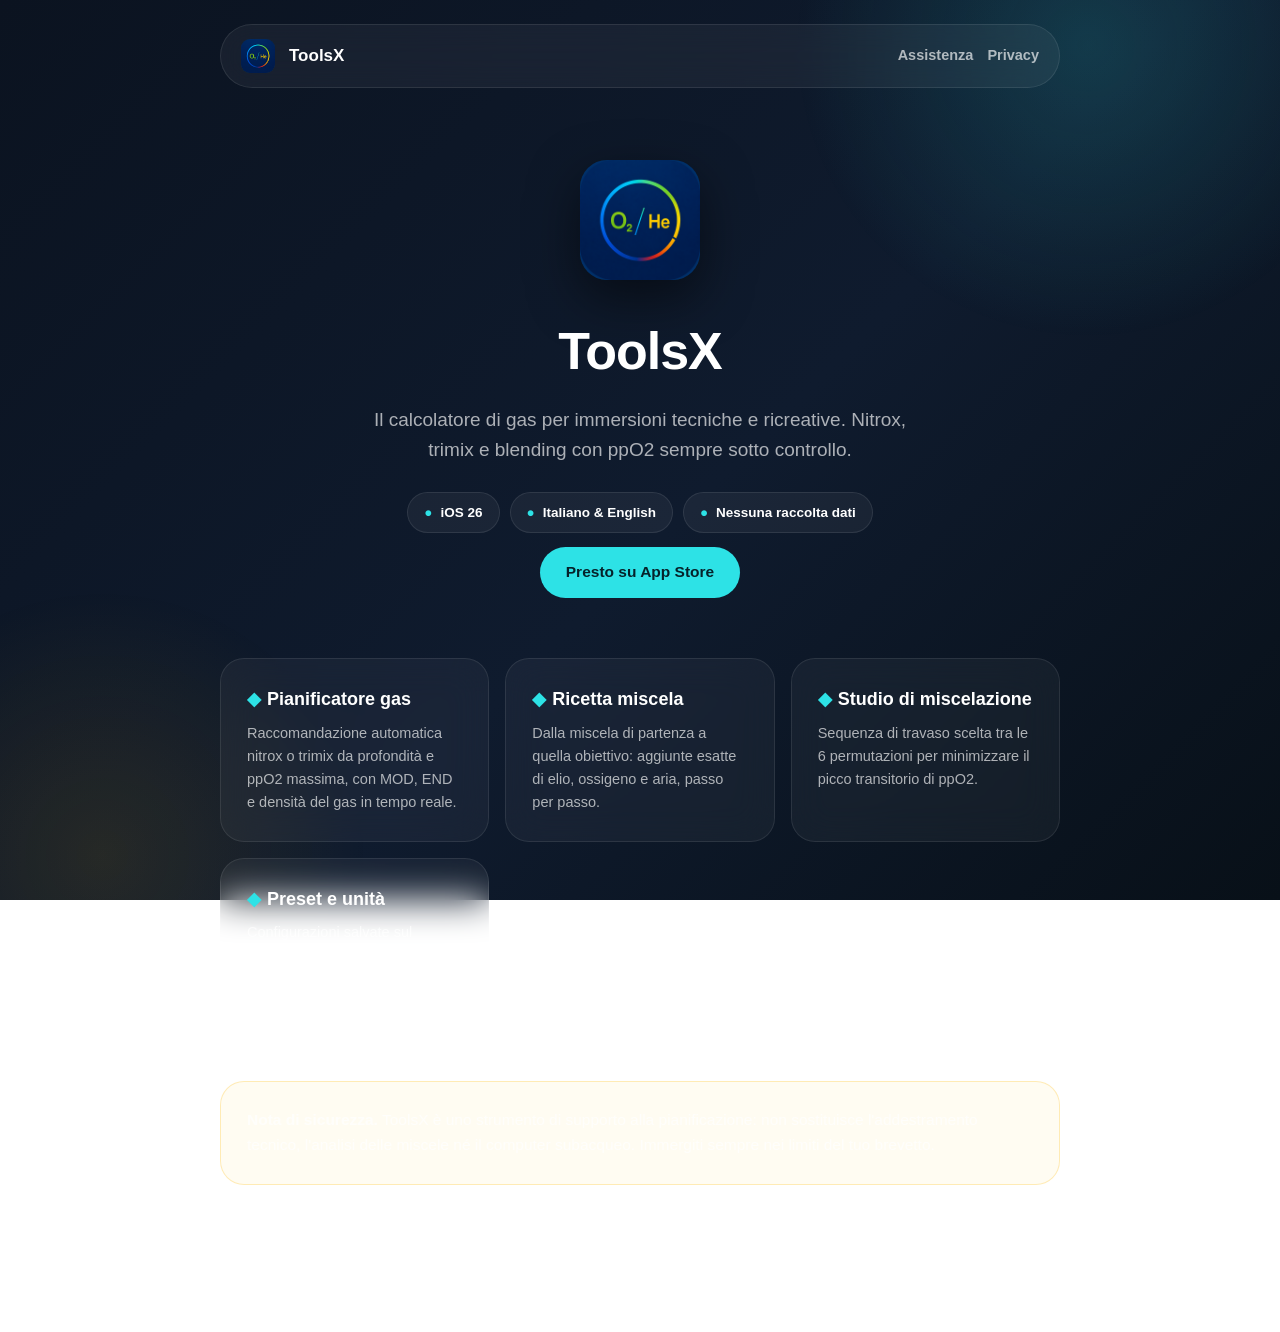
==== index.html @ 5ebac349 "feat(site): landing, assistenza e privacy policy per ToolsX Co-Authored-By: Claude Fable 5 <noreply@" ====
<!DOCTYPE html>
<html lang="it">
<head>
  <meta charset="UTF-8">
  <meta name="viewport" content="width=device-width, initial-scale=1.0">
  <title>ToolsX — Calcolatore gas per immersioni nitrox e trimix</title>
  <meta name="description" content="ToolsX per iOS: pianificatore gas nitrox e trimix con MOD, END, densità, ricette di miscelazione e preset. Per subacquei tecnici e ricreativi.">
  <link rel="icon" type="image/png" href="favicon.png">
  <link rel="apple-touch-icon" href="apple-touch-icon.png">
  <link rel="stylesheet" href="style.css">
</head>
<body>
  <div class="wrap">
    <nav>
      <img src="icon.png" alt="ToolsX">
      <a class="brand" href="index.html">ToolsX</a>
      <a href="assistenza.html">Assistenza</a>
      <a href="privacy.html">Privacy</a>
    </nav>

    <div class="hero">
      <img class="appicon" src="icon.png" alt="Icona ToolsX">
      <h1>ToolsX</h1>
      <p class="tagline">Il calcolatore di gas per immersioni tecniche e ricreative.
        Nitrox, trimix e blending con ppO2 sempre sotto controllo.</p>
      <div class="badge-row">
        <span class="pill"><span class="dot">●</span> iOS 26</span>
        <span class="pill"><span class="dot">●</span> Italiano &amp; English</span>
        <span class="pill"><span class="dot">●</span> Nessuna raccolta dati</span>
      </div>
      <a class="btn" href="#" aria-disabled="true">Presto su App Store</a>
    </div>

    <div class="cards">
      <div class="card">
        <h3><span class="ic">◆</span>Pianificatore gas</h3>
        <p>Raccomandazione automatica nitrox o trimix da profondità e ppO2 massima, con MOD, END e densità del gas in tempo reale.</p>
      </div>
      <div class="card">
        <h3><span class="ic">◆</span>Ricetta miscela</h3>
        <p>Dalla miscela di partenza a quella obiettivo: aggiunte esatte di elio, ossigeno e aria, passo per passo.</p>
      </div>
      <div class="card">
        <h3><span class="ic">◆</span>Studio di miscelazione</h3>
        <p>Sequenza di travaso scelta tra le 6 permutazioni per minimizzare il picco transitorio di ppO2.</p>
      </div>
      <div class="card">
        <h3><span class="ic">◆</span>Preset e unità</h3>
        <p>Configurazioni salvate sul dispositivo, unità metriche o imperiali con conversione automatica.</p>
      </div>
    </div>

    <div class="panel disclaimer">
      <p><strong>Nota di sicurezza.</strong> ToolsX è uno strumento di supporto alla pianificazione:
        non sostituisce l'addestramento tecnico, l'analisi delle miscele né il computer subacqueo.
        Immergiti sempre nei limiti del tuo brevetto.</p>
    </div>

    <footer>
      <p>© 2026 Matteo Garzulano. Tutti i diritti riservati.</p>
      <p><a href="assistenza.html">Assistenza</a> · <a href="privacy.html">Privacy Policy</a></p>
    </footer>
  </div>
</body>
</html>
---- style.css ----
:root {
  --base: #0b1320;
  --base-mid: #0f1b2e;
  --base-deep: #081018;
  --accent: #2de2e6;
  --warm: #ffb703;
  --text: #e4ebf6;
  --muted: rgba(255, 255, 255, 0.66);
}

* { margin: 0; padding: 0; box-sizing: border-box; }

body {
  font-family: -apple-system, BlinkMacSystemFont, "SF Pro Text", "Segoe UI", Roboto, sans-serif;
  color: var(--text);
  background: linear-gradient(135deg, var(--base) 0%, var(--base-mid) 55%, var(--base-deep) 100%) fixed;
  min-height: 100vh;
  line-height: 1.6;
}

body::before {
  content: "";
  position: fixed;
  inset: 0;
  background:
    radial-gradient(420px circle at 85% 5%, rgba(45, 226, 230, 0.16), transparent 70%),
    radial-gradient(380px circle at 8% 95%, rgba(255, 183, 3, 0.10), transparent 70%);
  pointer-events: none;
  z-index: 0;
}

.wrap {
  position: relative;
  z-index: 1;
  max-width: 880px;
  margin: 0 auto;
  padding: 24px 20px 48px;
}

nav {
  display: flex;
  align-items: center;
  gap: 14px;
  padding: 14px 20px;
  border-radius: 999px;
  background: rgba(255, 255, 255, 0.05);
  border: 1px solid rgba(255, 255, 255, 0.09);
  backdrop-filter: blur(18px);
  -webkit-backdrop-filter: blur(18px);
  margin-bottom: 36px;
}

nav img { width: 34px; height: 34px; border-radius: 9px; }
nav .brand { font-weight: 800; color: #fff; font-size: 17px; margin-right: auto; text-decoration: none; }
nav a { color: var(--muted); text-decoration: none; font-size: 14.5px; font-weight: 600; }
nav a:hover, nav a.active { color: var(--accent); }

.hero { text-align: center; padding: 36px 0 20px; }
.hero img.appicon {
  width: 120px; height: 120px; border-radius: 27px;
  box-shadow: 0 18px 50px rgba(0, 0, 0, 0.5);
  margin-bottom: 22px;
}
h1 {
  font-size: clamp(34px, 6vw, 52px);
  font-weight: 850;
  letter-spacing: -1px;
  color: #fff;
  margin-bottom: 12px;
}
.tagline { font-size: 19px; color: var(--muted); max-width: 560px; margin: 0 auto 26px; }

.badge-row { display: flex; gap: 10px; justify-content: center; flex-wrap: wrap; margin-bottom: 8px; }
.pill {
  display: inline-flex; align-items: center; gap: 8px;
  padding: 9px 16px; border-radius: 999px;
  background: rgba(255, 255, 255, 0.05);
  border: 1px solid rgba(255, 255, 255, 0.09);
  font-size: 13.5px; font-weight: 600; color: #fff;
}
.pill .dot { color: var(--accent); }

.cards { display: grid; grid-template-columns: repeat(auto-fit, minmax(240px, 1fr)); gap: 16px; margin: 40px 0; }

.card, .panel {
  background: rgba(255, 255, 255, 0.045);
  border: 1px solid rgba(255, 255, 255, 0.09);
  border-radius: 24px;
  padding: 26px;
  backdrop-filter: blur(18px);
  -webkit-backdrop-filter: blur(18px);
}

.card h3 { color: #fff; font-size: 18px; margin-bottom: 8px; }
.card h3 .ic { color: var(--accent); margin-right: 6px; }
.card p { font-size: 14.5px; color: var(--muted); }

.panel { margin-bottom: 20px; }
.panel h2 { color: #fff; font-size: 24px; margin-bottom: 14px; letter-spacing: -0.4px; }
.panel h3 { color: #fff; font-size: 17px; margin: 22px 0 8px; }
.panel p, .panel li { color: var(--muted); font-size: 15.5px; }
.panel ul { padding-left: 22px; margin: 8px 0; }
.panel a { color: var(--accent); text-decoration: none; }
.panel a:hover { text-decoration: underline; }
.panel .date { font-size: 13px; color: rgba(255, 255, 255, 0.45); margin-bottom: 18px; }

.btn {
  display: inline-block;
  padding: 13px 26px;
  border-radius: 999px;
  background: var(--accent);
  color: #06222a;
  font-weight: 750;
  font-size: 15.5px;
  text-decoration: none;
  margin-top: 6px;
}
.btn:hover { filter: brightness(1.1); }
.btn.ghost { background: rgba(255, 255, 255, 0.07); color: #fff; border: 1px solid rgba(255, 255, 255, 0.14); }

footer {
  text-align: center;
  padding: 28px 0 8px;
  font-size: 13.5px;
  color: rgba(255, 255, 255, 0.45);
}
footer a { color: rgba(255, 255, 255, 0.6); text-decoration: none; }
footer a:hover { color: var(--accent); }

.disclaimer {
  border-color: rgba(255, 183, 3, 0.25);
  background: rgba(255, 183, 3, 0.05);
}
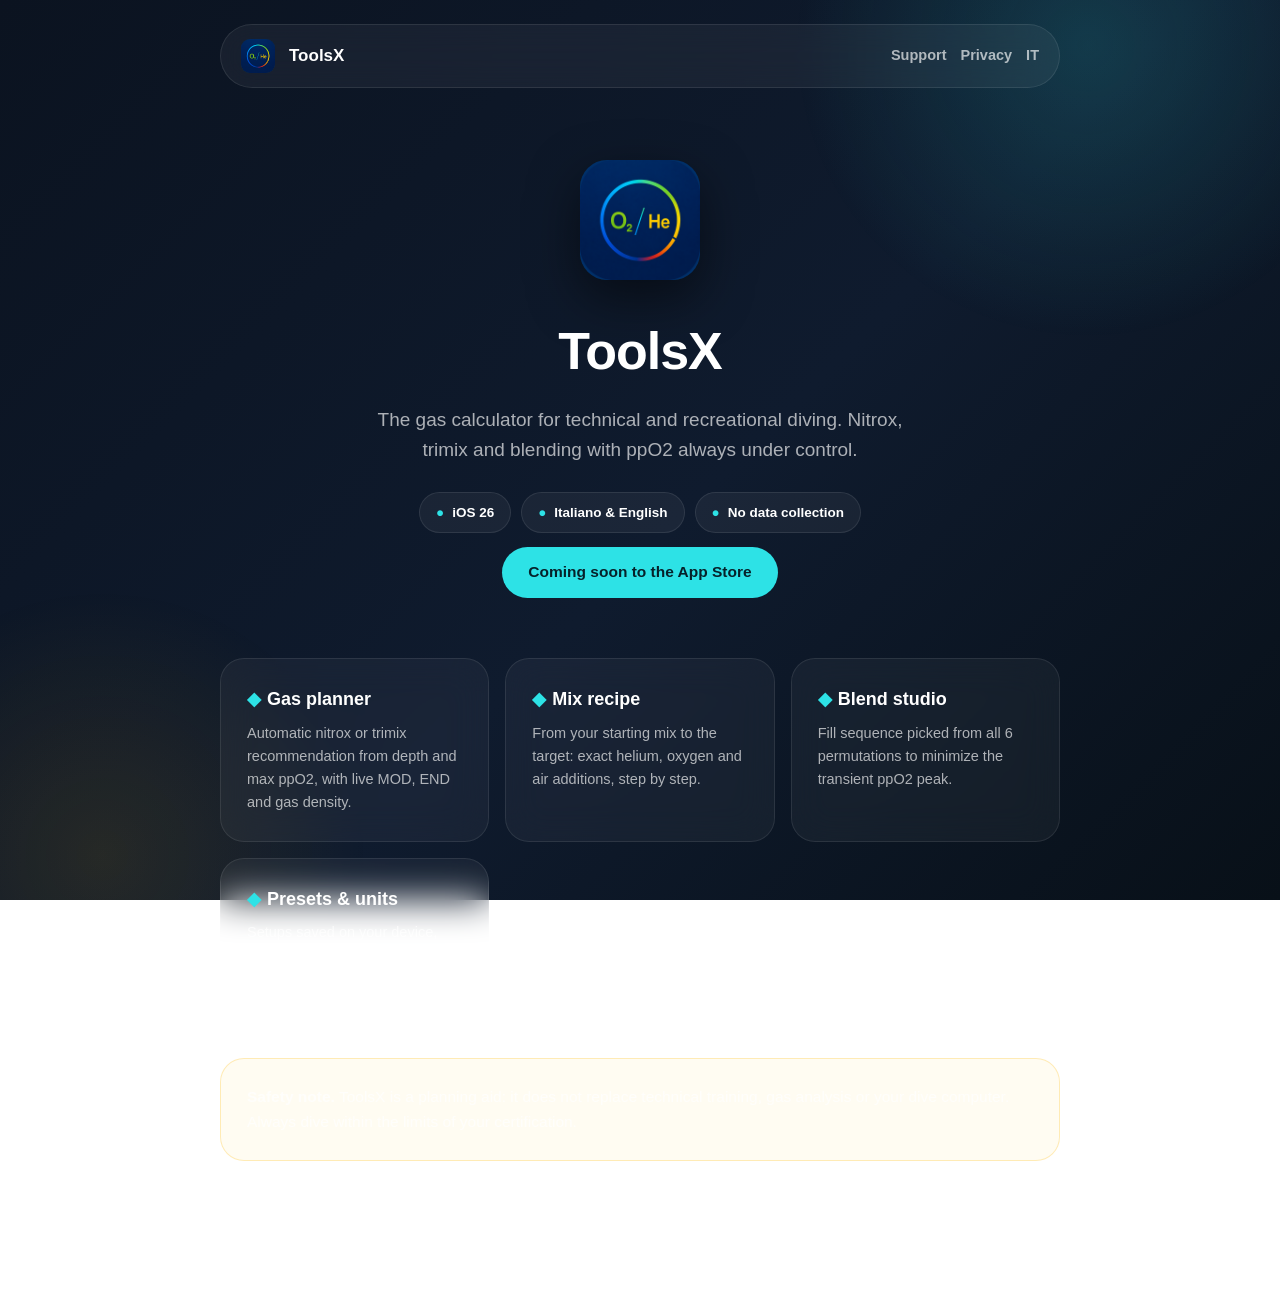
==== commit fefbd5ee: "feat(site): i18n it/en e assistenza via github issues e discussions Co-Authored-By: Claude Fable 5 <" ====
--- a/index.html
+++ b/index.html
@@ -8,57 +8,59 @@
   <link rel="icon" type="image/png" href="favicon.png">
   <link rel="apple-touch-icon" href="apple-touch-icon.png">
   <link rel="stylesheet" href="style.css">
+  <script src="i18n.js" defer></script>
 </head>
 <body>
   <div class="wrap">
     <nav>
       <img src="icon.png" alt="ToolsX">
       <a class="brand" href="index.html">ToolsX</a>
-      <a href="assistenza.html">Assistenza</a>
-      <a href="privacy.html">Privacy</a>
+      <a href="assistenza.html" data-i18n="nav.support">Assistenza</a>
+      <a href="privacy.html" data-i18n="nav.privacy">Privacy</a>
+      <a href="#" id="lang-toggle" onclick="toggleLocale(); return false;" aria-label="Cambia lingua">EN</a>
     </nav>
 
     <div class="hero">
       <img class="appicon" src="icon.png" alt="Icona ToolsX">
       <h1>ToolsX</h1>
-      <p class="tagline">Il calcolatore di gas per immersioni tecniche e ricreative.
+      <p class="tagline" data-i18n="hero.tagline">Il calcolatore di gas per immersioni tecniche e ricreative.
         Nitrox, trimix e blending con ppO2 sempre sotto controllo.</p>
       <div class="badge-row">
         <span class="pill"><span class="dot">●</span> iOS 26</span>
         <span class="pill"><span class="dot">●</span> Italiano &amp; English</span>
-        <span class="pill"><span class="dot">●</span> Nessuna raccolta dati</span>
+        <span class="pill"><span class="dot">●</span> <span data-i18n="hero.pill.nodata">Nessuna raccolta dati</span></span>
       </div>
-      <a class="btn" href="#" aria-disabled="true">Presto su App Store</a>
+      <a class="btn" href="#" aria-disabled="true" data-i18n="hero.cta">Presto su App Store</a>
     </div>
 
     <div class="cards">
       <div class="card">
-        <h3><span class="ic">◆</span>Pianificatore gas</h3>
-        <p>Raccomandazione automatica nitrox o trimix da profondità e ppO2 massima, con MOD, END e densità del gas in tempo reale.</p>
+        <h3><span class="ic">◆</span><span data-i18n="card.gas.title">Pianificatore gas</span></h3>
+        <p data-i18n="card.gas.desc">Raccomandazione automatica nitrox o trimix da profondità e ppO2 massima, con MOD, END e densità del gas in tempo reale.</p>
       </div>
       <div class="card">
-        <h3><span class="ic">◆</span>Ricetta miscela</h3>
-        <p>Dalla miscela di partenza a quella obiettivo: aggiunte esatte di elio, ossigeno e aria, passo per passo.</p>
+        <h3><span class="ic">◆</span><span data-i18n="card.mix.title">Ricetta miscela</span></h3>
+        <p data-i18n="card.mix.desc">Dalla miscela di partenza a quella obiettivo: aggiunte esatte di elio, ossigeno e aria, passo per passo.</p>
       </div>
       <div class="card">
-        <h3><span class="ic">◆</span>Studio di miscelazione</h3>
-        <p>Sequenza di travaso scelta tra le 6 permutazioni per minimizzare il picco transitorio di ppO2.</p>
+        <h3><span class="ic">◆</span><span data-i18n="card.blend.title">Studio di miscelazione</span></h3>
+        <p data-i18n="card.blend.desc">Sequenza di travaso scelta tra le 6 permutazioni per minimizzare il picco transitorio di ppO2.</p>
       </div>
       <div class="card">
-        <h3><span class="ic">◆</span>Preset e unità</h3>
-        <p>Configurazioni salvate sul dispositivo, unità metriche o imperiali con conversione automatica.</p>
+        <h3><span class="ic">◆</span><span data-i18n="card.preset.title">Preset e unità</span></h3>
+        <p data-i18n="card.preset.desc">Configurazioni salvate sul dispositivo, unità metriche o imperiali con conversione automatica.</p>
       </div>
     </div>
 
     <div class="panel disclaimer">
-      <p><strong>Nota di sicurezza.</strong> ToolsX è uno strumento di supporto alla pianificazione:
+      <p data-i18n="disclaimer"><strong>Nota di sicurezza.</strong> ToolsX è uno strumento di supporto alla pianificazione:
         non sostituisce l'addestramento tecnico, l'analisi delle miscele né il computer subacqueo.
         Immergiti sempre nei limiti del tuo brevetto.</p>
     </div>
 
     <footer>
-      <p>© 2026 Matteo Garzulano. Tutti i diritti riservati.</p>
-      <p><a href="assistenza.html">Assistenza</a> · <a href="privacy.html">Privacy Policy</a></p>
+      <p data-i18n="footer.rights">© 2026 Matteo Garzulano. Tutti i diritti riservati.</p>
+      <p><a href="assistenza.html" data-i18n="footer.support">Assistenza</a> · <a href="privacy.html" data-i18n="footer.privacy">Privacy Policy</a></p>
     </footer>
   </div>
 </body>
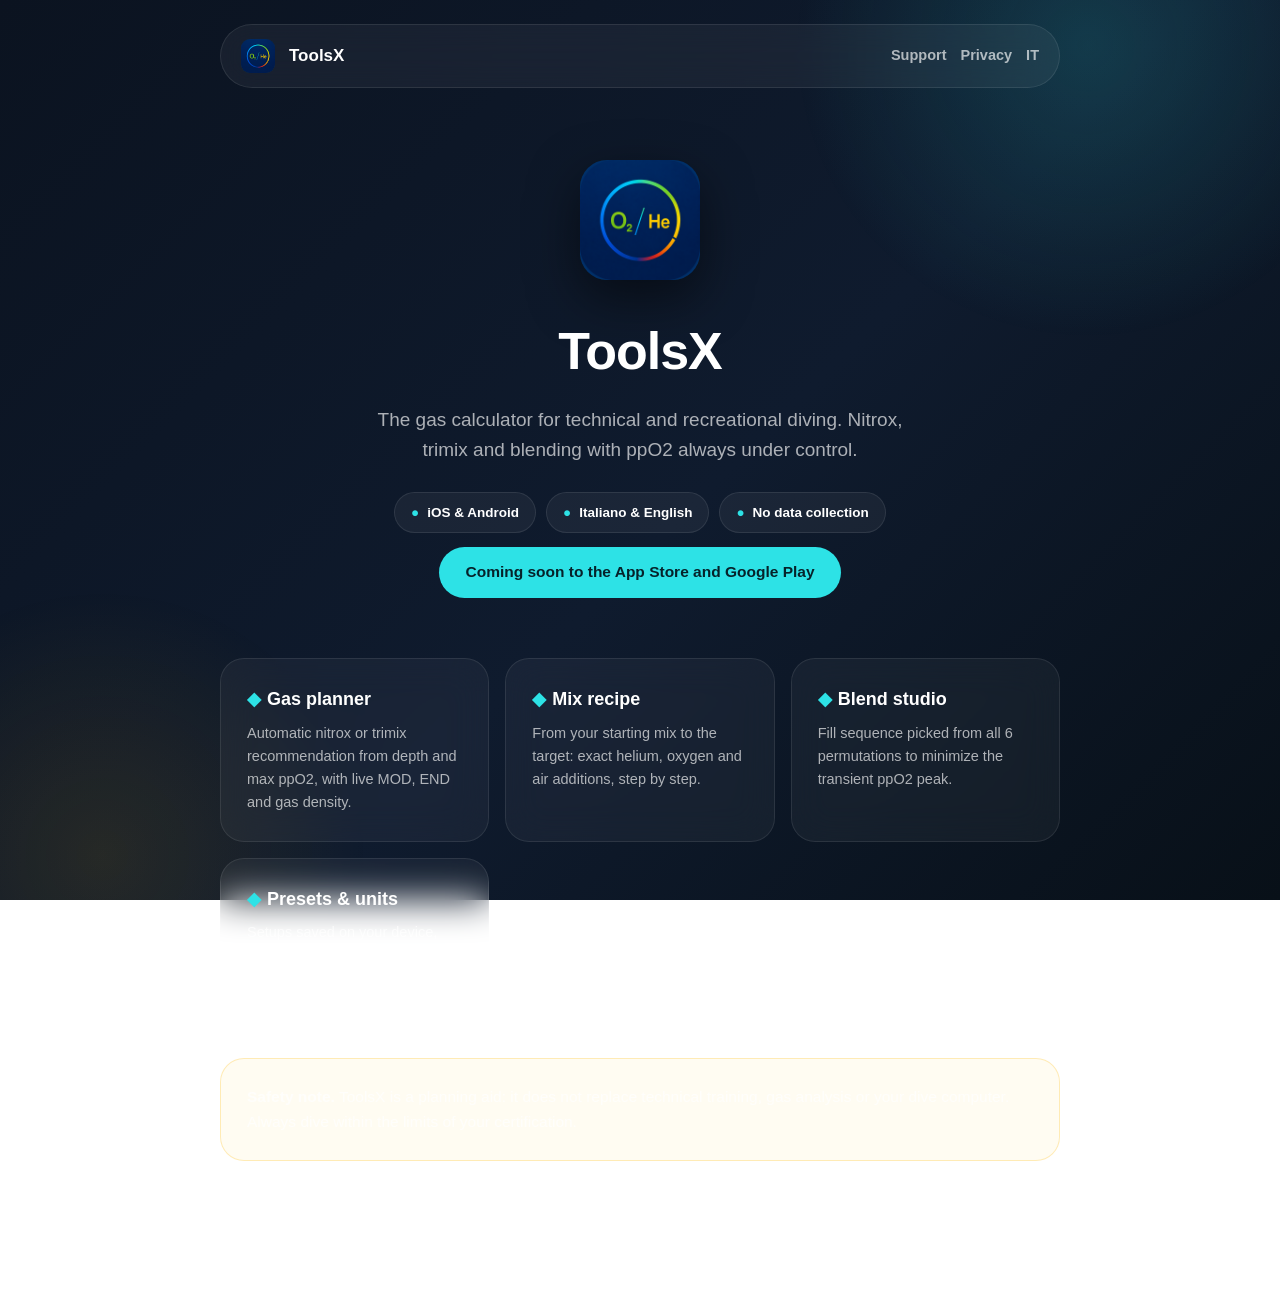
==== commit dd2fde21: "feat(site): add android platform copy" ====
--- a/index.html
+++ b/index.html
@@ -4,7 +4,7 @@
   <meta charset="UTF-8">
   <meta name="viewport" content="width=device-width, initial-scale=1.0">
   <title>ToolsX — Calcolatore gas per immersioni nitrox e trimix</title>
-  <meta name="description" content="ToolsX per iOS: pianificatore gas nitrox e trimix con MOD, END, densità, ricette di miscelazione e preset. Per subacquei tecnici e ricreativi.">
+  <meta name="description" content="ToolsX per iOS e Android: pianificatore gas nitrox e trimix con MOD, END, densità, ricette di miscelazione e preset. Per subacquei tecnici e ricreativi.">
   <link rel="icon" type="image/png" href="favicon.png">
   <link rel="apple-touch-icon" href="apple-touch-icon.png">
   <link rel="stylesheet" href="style.css">
@@ -26,11 +26,11 @@
       <p class="tagline" data-i18n="hero.tagline">Il calcolatore di gas per immersioni tecniche e ricreative.
         Nitrox, trimix e blending con ppO2 sempre sotto controllo.</p>
       <div class="badge-row">
-        <span class="pill"><span class="dot">●</span> iOS 26</span>
+        <span class="pill"><span class="dot">●</span> iOS &amp; Android</span>
         <span class="pill"><span class="dot">●</span> Italiano &amp; English</span>
         <span class="pill"><span class="dot">●</span> <span data-i18n="hero.pill.nodata">Nessuna raccolta dati</span></span>
       </div>
-      <a class="btn" href="#" aria-disabled="true" data-i18n="hero.cta">Presto su App Store</a>
+      <a class="btn" href="#" aria-disabled="true" data-i18n="hero.cta">Presto su App Store e Google Play</a>
     </div>
 
     <div class="cards">
